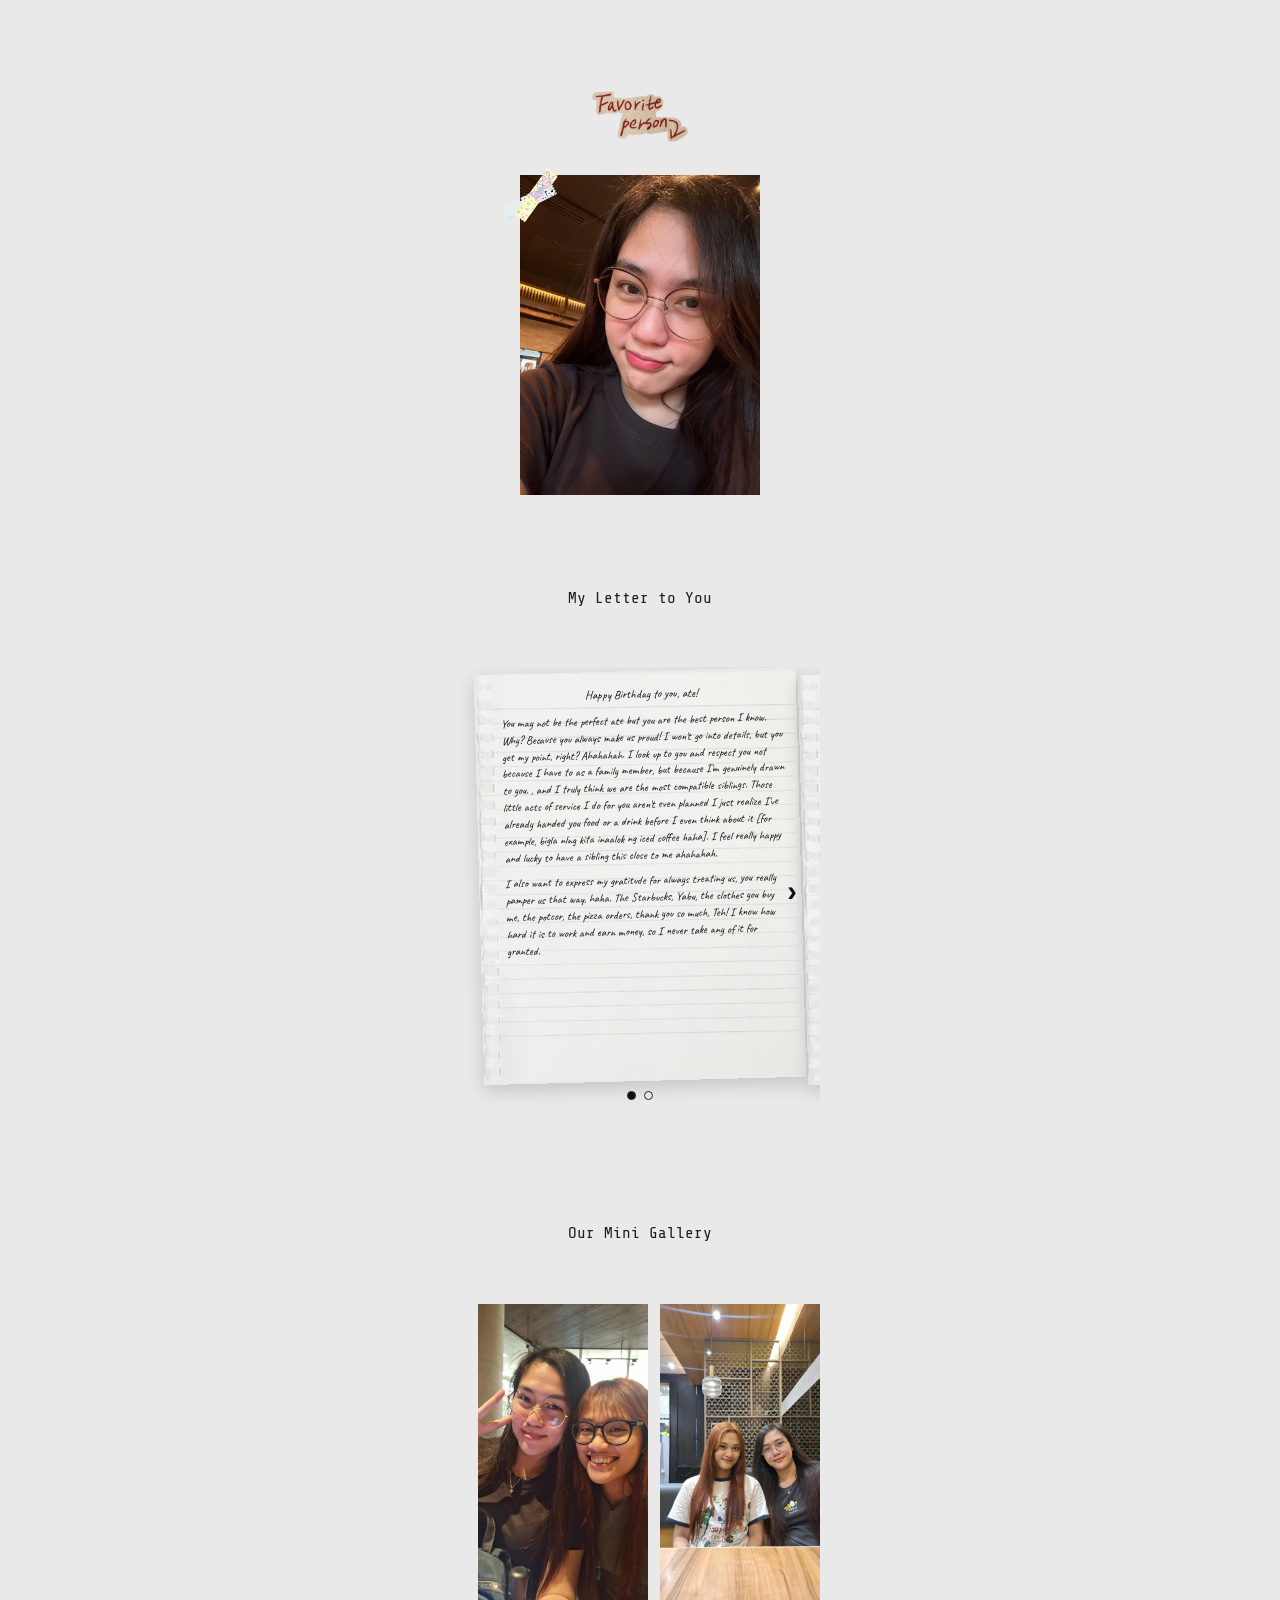
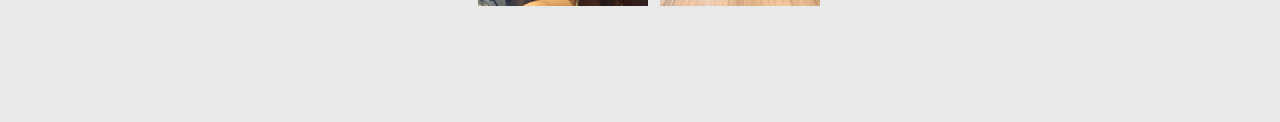
==== letter.html @ 5b1c63e1 "initial commit" ====
<!DOCTYPE html>
<html lang="en">
<head>
  <meta charset="UTF-8" />
  <meta name="viewport" content="width=device-width, initial-scale=1.0"/>
  <title>For You, Ate</title>
  <link rel="stylesheet" href="style.css" />
  <link href="https://fonts.googleapis.com/css2?family=Caveat:wght@400;600;700&family=Nunito:wght@400;600;700&family=Share+Tech+Mono&display=swap" rel="stylesheet"/>
</head>
<body class="page-letter">
  <main class="figma-page-two">
    <section class="favorite-section" aria-label="Favorite person">
      <img src="images/sticker-favorite.png" alt="favorite person sticker" class="favorite-sticker" />

      <div class="favorite-frame-wrap">
        <img src="images/sticker-tape.png" alt="paper tape sticker" class="favorite-tape" />
        <div class="favorite-frame">
          <img src="images/joanna.jpg" alt="My ate" class="her-photo" onerror="this.style.display='none';" />
        </div>
      </div>
    </section>

    <p class="section-label">My Letter to You</p>

    <section class="letter-section" aria-label="Birthday letter slider">
      <div class="letter-carousel">
        <div class="slides" id="slidesTrack">
          <article class="slide">
            <div class="notebook" role="article" aria-label="Birthday letter page 1">
              <div class="notebook-page" id="pageLetter">
                <h2 class="letter-title">Happy Birthday to you, ate!</h2>
                <p>     You may not be the perfect ate but you are the best person I know. Why? Because you always make us proud! I won't go into details, but you get my point, right? Ahahahah. I look up to you and respect you not because I have to as a family member, but because I'm genuinely drawn to you. , and I truly think we are the most compatible siblings. Those little acts of service I do for you aren't even planned I just realize I've already handed you food or a drink before I even think about it [for example, bigla nlng kita inaalok ng iced coffee haha]. I feel really happy and lucky to have a sibling this close to me ahahahah.
</p>
                <p>   I also want to express my gratitude for always treating us, you really pamper us that way, haha. The Starbucks, Yabu, the clothes you buy me, the potcor, the pizza orders, thank you so much, Teh! I know how hard it is to work and earn money, so I never take any of it for granted.
</p>
              </div>
            </div>
          </article>

          <article class="slide">
            <div class="notebook" role="article" aria-label="Birthday letter page 2">
              <div class="notebook-page">
                <p>   Im so happy to see you succeed in life, and I will always be cheering you on in the years to come. You're now 29, and I can't wait to see everything else that you will accomplish. This is just the beginning. I know the best is still ahead of you.
</p>
                <p>  I hope you like my gift. Hehe, it’s not as expensive as your gift to me, but believe me! the moment I spotted that Squishmallow Happy Meal at McDonald's, I immediately thought of you hahaha. I really was just going to buy a mix and match, but then I saw the cute Squishmallow and remembered how much you want to get Cam the cat before, hahaha, but it was unavailable that time diba, so we got Charles instead. So, I already got Cam for you because the pic cannot be sent till I got home, You said you want Maui so I was lowkey panicking, but I just reassured myself that you will accept Cam over Maui hahahah. I hope you like it, even if I ended up getting the wrong toy again, huhu. </p>
              </div>
            </div>
          </article>
        </div>

        <button class="page-arrow" id="pageArrow" aria-label="Next letter page">›</button>

        <div class="page-dots" aria-label="Slide indicator">
          <button class="dot active" id="dot1" aria-label="Go to slide 1" data-slide="0"></button>
          <button class="dot" id="dot2" aria-label="Go to slide 2" data-slide="1"></button>
        </div>
      </div>
    </section>

    <p class="section-label">Our Mini Gallery</p>

    <section class="gallery-section" aria-label="Mini gallery">
      <div class="gallery-row">
        <figure class="gallery-card is-empty">
          <img src="images/gallery-1.jpeg" alt="Gallery photo 1" class="gallery-photo" onerror="this.style.display='none'; this.parentElement.classList.add('is-empty');" />
        </figure>
        <figure class="gallery-card is-empty">
          <img src="images/gallery-2.jpeg" alt="Gallery photo 2" class="gallery-photo" onerror="this.style.display='none'; this.parentElement.classList.add('is-empty');" />
        </figure>
        <figure class="gallery-card is-empty">
          <img src="images/gallery-3.jpeg" alt="Gallery photo 3" class="gallery-photo" onerror="this.style.display='none'; this.parentElement.classList.add('is-empty');" />
        </figure>
        <figure class="gallery-card is-empty">
          <img src="images/gallery-4.jpeg" alt="Gallery photo 4" class="gallery-photo" onerror="this.style.display='none'; this.parentElement.classList.add('is-empty');" />
        </figure>
        <figure class="gallery-card is-empty">
          <img src="images/gallery-5.jpeg" alt="Gallery photo 5" class="gallery-photo" onerror="this.style.display='none'; this.parentElement.classList.add('is-empty');" />
        </figure>
        <figure class="gallery-card is-empty">
          <img src="images/gallery-6.jpeg" alt="Gallery photo 6" class="gallery-photo" onerror="this.style.display='none'; this.parentElement.classList.add('is-empty');" />
        </figure>
        <figure class="gallery-card is-empty">
          <img src="images/gallery-7.jpg" alt="Gallery photo 7" class="gallery-photo" onerror="this.style.display='none'; this.parentElement.classList.add('is-empty');" />
        </figure>
        <figure class="gallery-card is-empty">
          <img src="images/gallery-8.jpg" alt="Gallery photo 8" class="gallery-photo" onerror="this.style.display='none'; this.parentElement.classList.add('is-empty');" />
        </figure>
        <figure class="gallery-card is-empty">
          <img src="images/gallery-9.jpg" alt="Gallery photo 9" class="gallery-photo" onerror="this.style.display='none'; this.parentElement.classList.add('is-empty');" />
        </figure>
        <figure class="gallery-card is-empty">
          <img src="images/gallery-10.jpeg" alt="Gallery photo 10" class="gallery-photo" onerror="this.style.display='none'; this.parentElement.classList.add('is-empty');" />
        </figure>
        <figure class="gallery-card is-empty">
          <img src="images/gallery-11.jpeg" alt="Gallery photo 11" class="gallery-photo" onerror="this.style.display='none'; this.parentElement.classList.add('is-empty');" />
        </figure>
        <figure class="gallery-card is-empty">
          <img src="images/gallery-12.jpg" alt="Gallery photo 12" class="gallery-photo" onerror="this.style.display='none'; this.parentElement.classList.add('is-empty');" />
        </figure>
        <figure class="gallery-card is-empty">
          <img src="images/gallery-13.jpg" alt="Gallery photo 13" class="gallery-photo" onerror="this.style.display='none'; this.parentElement.classList.add('is-empty');" />
        </figure>
        <figure class="gallery-card is-empty">
          <img src="images/gallery-14.jpg" alt="Gallery photo 14" class="gallery-photo" onerror="this.style.display='none'; this.parentElement.classList.add('is-empty');" />
        </figure>
        <figure class="gallery-card is-empty">
          <img src="images/gallery-15.jpg" alt="Gallery photo 15" class="gallery-photo" onerror="this.style.display='none'; this.parentElement.classList.add('is-empty');" />
        </figure>
        <figure class="gallery-card is-empty">
          <img src="images/gallery-16.jpg" alt="Gallery photo 16" class="gallery-photo" onerror="this.style.display='none'; this.parentElement.classList.add('is-empty');" />
        </figure>
        <figure class="gallery-card is-empty">
          <img src="images/gallery-17.jpg" alt="Gallery photo 17" class="gallery-photo" onerror="this.style.display='none'; this.parentElement.classList.add('is-empty');" />
        </figure>
        <figure class="gallery-card is-empty">
          <img src="images/gallery-18.jpg" alt="Gallery photo 18" class="gallery-photo" onerror="this.style.display='none'; this.parentElement.classList.add('is-empty');" />
        </figure>
        <figure class="gallery-card is-empty">
          <img src="images/gallery-19.jpg" alt="Gallery photo 19" class="gallery-photo" onerror="this.style.display='none'; this.parentElement.classList.add('is-empty');" />
        </figure>
        <figure class="gallery-card is-empty">
          <img src="images/gallery-20.jpg" alt="Gallery photo 20" class="gallery-photo" onerror="this.style.display='none'; this.parentElement.classList.add('is-empty');" />
        </figure>
      </div>
    </section>
  </main>

  <script src="script.js"></script>
</body>
</html>
---- style.css ----
/* ========== RESET & BASE ========== */
*, *::before, *::after {
  box-sizing: border-box;
  margin: 0;
  padding: 0;
}

body {
  font-family: 'Share Tech Mono', 'Intel One Mono', 'Courier New', monospace;
  background-color: #FCFBF7;
  min-height: 100vh;
  color: #3a2a1a;
}

/* ========== PAGE 1 — INDEX ========== */
.page-index {
  display: flex;
  align-items: center;
  justify-content: center;
  background-color: #FCFBF7;
}

.landing-wrapper {
  display: flex;
  flex-direction: column;
  align-items: center;
  justify-content: center;
  gap: 20px;
  padding: 40px 20px;
  min-height: 100vh;
}

.birthday-title {
  font-family: 'Share Tech Mono', 'Intel One Mono', 'Courier New', monospace;
  font-size: 24px;
  font-weight: 500;
  color: #3a2a1a;
  text-align: left;
  align-self: flex-start;
  padding-left: 10px;
  line-height: 1.5;
  margin-bottom: 50px;
}

.cat-container {
  width: 250px;
  height: 250px;
  display: flex;
  align-items: center;
  justify-content: center;
}

.cat-img {
  width: 100%;
  height: 100%;
  object-fit: contain;
}

.cat-placeholder {
  font-size: 120px;
  align-items: center;
  justify-content: center;
}

.btn-click {
  display: inline-block;
  padding: 12px 36px;
  background-color: #e8e0d8;
  color: #3a2a1a;
  font-family: 'Share Tech Mono', 'Intel One Mono', 'Courier New', monospace;
  font-size: 1rem;
  font-weight: 500;
  border-radius: 30px;
  text-decoration: none;
  border: 2px solid #cdc4b8;
  box-shadow: 2px 3px 8px rgba(0,0,0,0.08);
  transition: transform 0.15s ease, box-shadow 0.15s ease;
  cursor: pointer;
  margin-top: 30px;
}

.btn-click:hover {
  transform: translateY(-2px);
  box-shadow: 3px 5px 14px rgba(0,0,0,0.13);
}

/* ========== PAGE 2 — LETTER PAGE ========== */
.page-letter {
  background: #e9e9e9;
  min-height: 100vh;
  padding: 18px 0 28px;
}

.figma-page-two {
  width: min(100%, 360px);
  margin: 0 auto;
  display: flex;
  flex-direction: column;
  align-items: center;
}

.favorite-section {
  width: 100%;
  display: flex;
  flex-direction: column;
  align-items: center;
  margin-bottom: 24px;
}

.favorite-sticker {
  width: 108px;
  margin-top: 50px;
  margin-bottom: 8px;
}

.favorite-frame-wrap {
  position: relative;
  width: 240px;
}

.favorite-tape {
  position: absolute;
  width: 66px;
  left: -20px;
  top: 6px;
  z-index: 2;
  transform: rotate(-70deg);
}

.favorite-frame {
  width: 100%;
  height: 100%;
  margin-top: 18px;
  background: #cfcfcf;
}

.her-photo {
  display: block;
  width: 100%;
  height: 100%;
  object-fit: cover;
}

.section-label {
  font-family: 'Share Tech Mono', 'Intel One Mono', 'Courier New', monospace;
  font-size: 1rem;
  color: #1f1f1f;
  margin-top: 70px;
  margin-bottom: 60px;
}

.letter-section {
  width: 100%;
  margin-bottom: 28px;
}

.letter-carousel {
  position: relative;
  width: 100%;
  overflow: hidden;
  padding: 4px 18px 26px;
}

.slides {
  display: flex;
  transition: transform 320ms ease;
}

.slide {
  min-width: 100%;
  display: flex;
  justify-content: center;
}

.notebook {
  width: min(100%, 322px);
  min-height: 410px;
  background-image: url('images/notebook-paper.png');
  background-size: 100% 100%;
  background-repeat: no-repeat;
  box-shadow: 0 6px 18px rgba(0, 0, 0, 0.16);
  transform: rotate(-1.5deg);
  padding: 15px 14px 14px 26px;
}

.notebook-page {
  font-family: 'Caveat', cursive;
  font-size: 0.73rem;
  line-height: 1.45;
  color: #151515;
}

.letter-title {
  text-align: center;
  font-size: 0.76rem;
  margin-bottom: 9px;
  font-weight: 400;
}

.notebook-page p {
  margin-bottom: 8px;
}

.page-arrow {
  position: absolute;
  right: 3px;
  top: 49%;
  transform: translateY(-50%);
  width: 50px;
  height: 50px;
  background: transparent;
  color: #130a1e;
  border: none;
  font-size: 1.8rem;
  font-weight: 700;
  cursor: pointer;
  display: flex;
  align-items: center;
  justify-content: center;
  transition: opacity 0.2s ease;
  line-height: 0.8;
}

.page-arrow.is-left {
  left: 3px;
  right: auto;
}

.page-arrow:hover {
  opacity: 0.7;
}

.page-dots {
  margin-top: 10px;
  display: flex;
  gap: 8px;
  justify-content: center;
}

.dot {
  width: 9px;
  height: 9px;
  border-radius: 50%;
  border: 1px solid #2a2a2a;
  background-color: transparent;
  transition: background-color 0.2s ease;
  cursor: pointer;
}

.dot.active {
  background-color: #111;
}

.gallery-section {
  width: 100%;
  margin-top: 2px;
  margin-bottom: 80px;
}

.gallery-row {
  display: flex;
  align-items: center;
  gap: 12px;
  overflow-x: auto;
  scroll-snap-type: x mandatory;
  -webkit-overflow-scrolling: touch;
  padding: 0 18px 8px;
  scrollbar-width: thin;
}

.gallery-row::-webkit-scrollbar {
  display: none;
}

.gallery-card {
  flex: 0 0 170px;
  margin-bottom: 50;
  background: #cfcfcf;
  position: relative;
  overflow: hidden;
  color: #222;
  font-family: 'Caveat', cursive;
  scroll-snap-align: center;
}

.gallery-photo {
  width: 100%;
  height: 100%;
  object-fit: cover;
  display: block;
}

.gallery-label {
  position: absolute;
  inset: 0;
  display: none;
  align-items: center;
  justify-content: center;
  font-size: 0.9rem;
}

.gallery-card.is-empty .gallery-label {
  display: flex;
}

/* ========== RESPONSIVE ========== */
@media (max-width: 520px) {
  .figma-page-two {
    width: min(100%, 352px);
  }

  .notebook {
    width: min(100%, 312px);
    min-height: 400px;
  }

  .notebook-page {
    font-size: 0.7rem;
  }

  .gallery-card {
    flex-basis: 166px;
    height: 205px;
  }
}
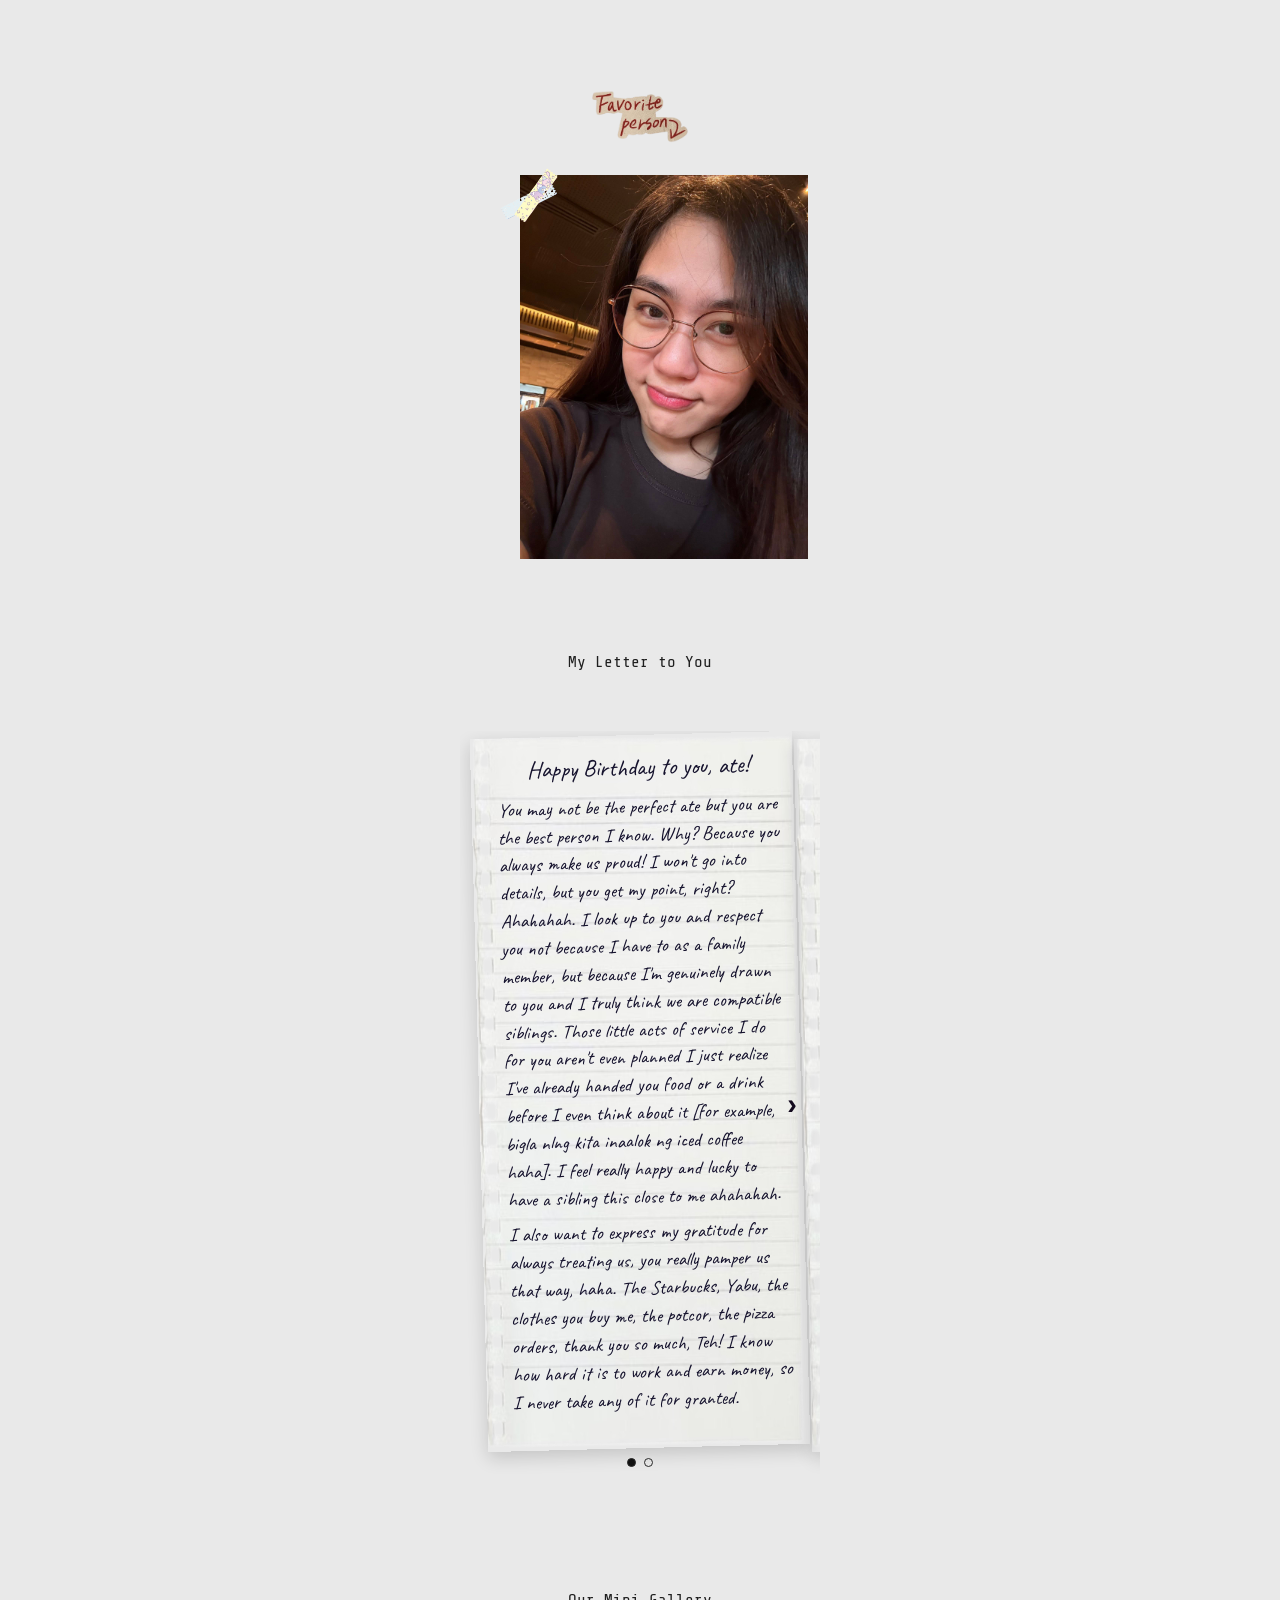
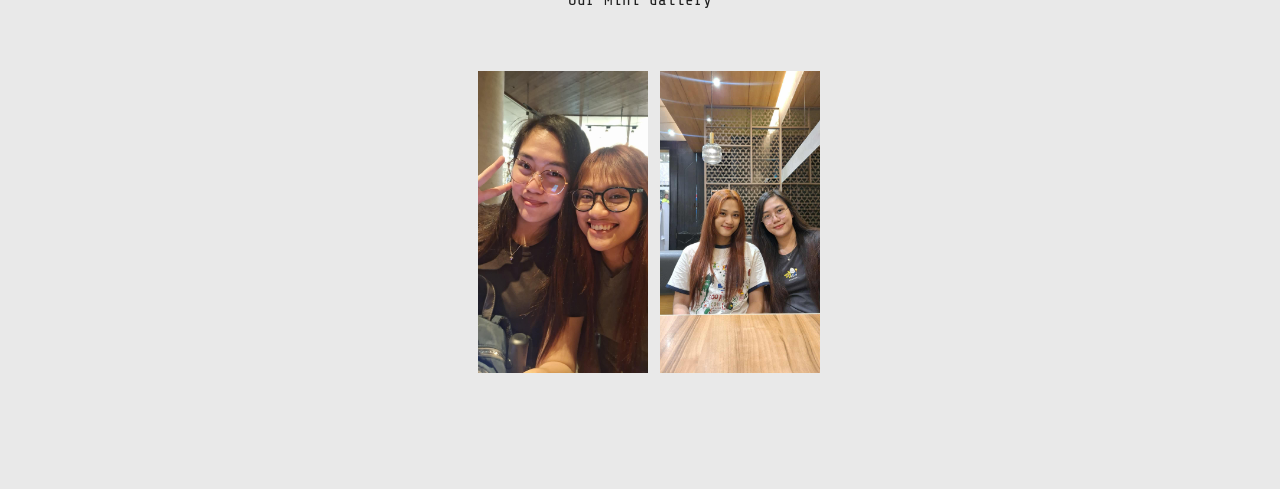
==== commit 444dc2ce: "changed typo" ====
--- a/letter.html
+++ b/letter.html
@@ -29,7 +29,7 @@
             <div class="notebook" role="article" aria-label="Birthday letter page 1">
               <div class="notebook-page" id="pageLetter">
                 <h2 class="letter-title">Happy Birthday to you, ate!</h2>
-                <p>     You may not be the perfect ate but you are the best person I know. Why? Because you always make us proud! I won't go into details, but you get my point, right? Ahahahah. I look up to you and respect you not because I have to as a family member, but because I'm genuinely drawn to you. , and I truly think we are the most compatible siblings. Those little acts of service I do for you aren't even planned I just realize I've already handed you food or a drink before I even think about it [for example, bigla nlng kita inaalok ng iced coffee haha]. I feel really happy and lucky to have a sibling this close to me ahahahah.
+                <p>     You may not be the perfect ate but you are the best person I know. Why? Because you always make us proud! I won't go into details, but you get my point, right? Ahahahah. I look up to you and respect you not because I have to as a family member, but because I'm genuinely drawn to you and I truly think we are compatible siblings. Those little acts of service I do for you aren't even planned I just realize I've already handed you food or a drink before I even think about it [for example, bigla nlng kita inaalok ng iced coffee haha]. I feel really happy and lucky to have a sibling this close to me ahahahah.
 </p>
                 <p>   I also want to express my gratitude for always treating us, you really pamper us that way, haha. The Starbucks, Yabu, the clothes you buy me, the potcor, the pizza orders, thank you so much, Teh! I know how hard it is to work and earn money, so I never take any of it for granted.
 </p>
--- a/style.css
+++ b/style.css
@@ -128,10 +128,13 @@
 }
 
 .favorite-frame {
-  width: 100%;
+  width: 120%;
   height: 100%;
   margin-top: 18px;
   background: #cfcfcf;
+  align-items: center;
+  justify-content: center;
+
 }
 
 .her-photo {
@@ -185,20 +188,21 @@
 
 .notebook-page {
   font-family: 'Caveat', cursive;
-  font-size: 0.73rem;
+  font-size: 1.2rem;
   line-height: 1.45;
-  color: #151515;
+  color: #15122d;
 }
 
 .letter-title {
   text-align: center;
-  font-size: 0.76rem;
+  font-size: 1.5rem;
   margin-bottom: 9px;
   font-weight: 400;
 }
 
 .notebook-page p {
   margin-bottom: 8px;
+  font-size: 1.2rem;
 }
 
 .page-arrow {
@@ -315,7 +319,7 @@
   }
 
   .notebook-page {
-    font-size: 0.7rem;
+    font-size: 1.2rem;
   }
 
   .gallery-card {
